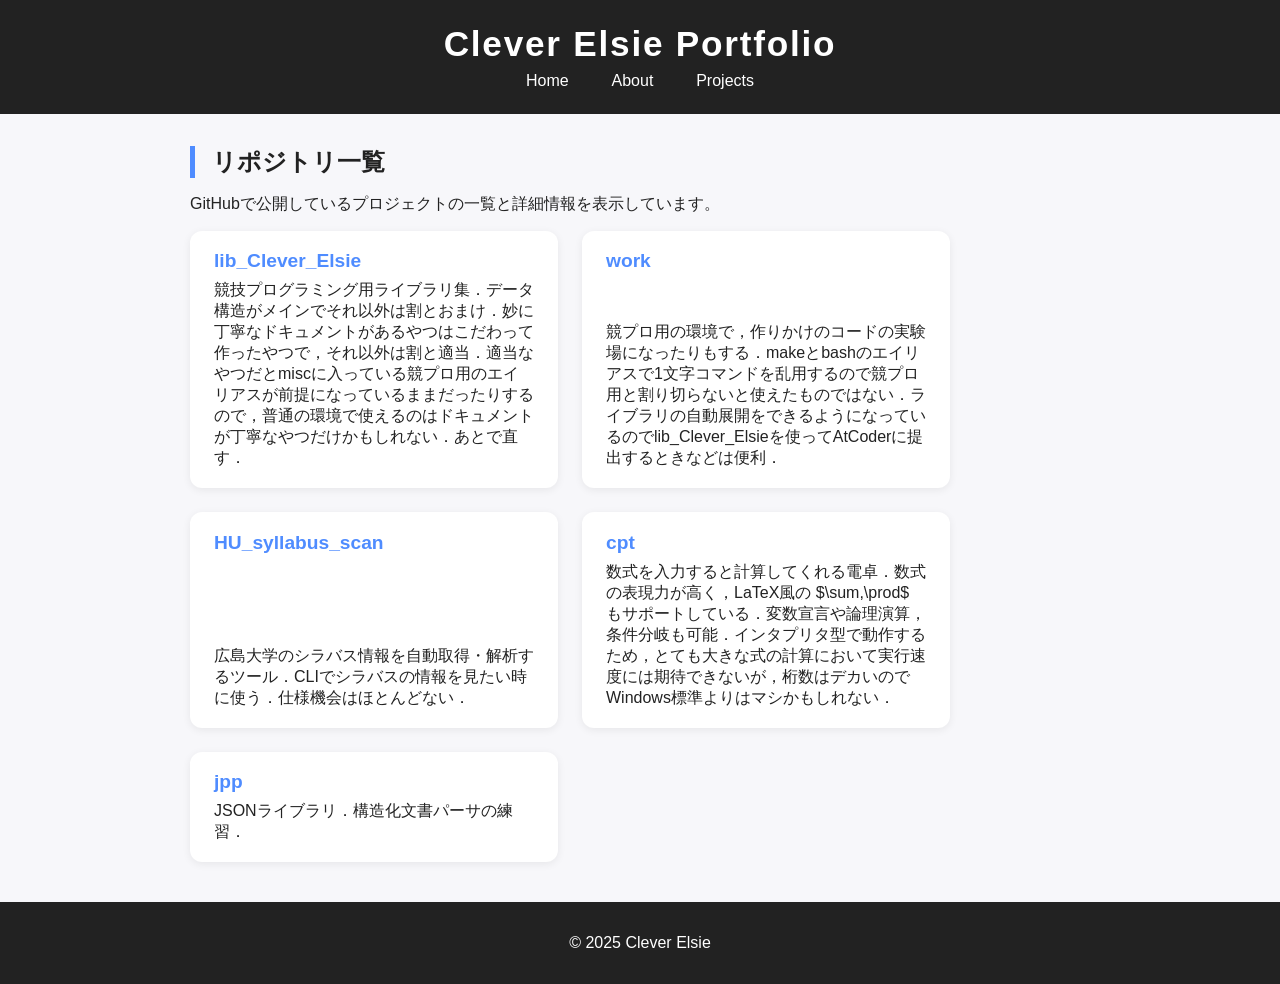
==== repositories/index.html @ e007ed5d "読書メモっぽいものを追加" ====
<!DOCTYPE html>
<html lang="ja">
<head>
  <meta charset="UTF-8">
  <meta name="viewport" content="width=device-width, initial-scale=1.0">
  <title>リポジトリ一覧 | Clever Elsie Portfolio</title>
  <link rel="stylesheet" href="../assets/css/style.css">
</head>
<body>
  <div id="header"></div>
  <main>
    <section>
      <h2>リポジトリ一覧</h2>
      <p>GitHubで公開しているプロジェクトの一覧と詳細情報を表示しています。</p>
      
      <div class="card-list">
        <a class="card" href="lib_Clever_Elsie.html">
          <h3>lib_Clever_Elsie</h3>
          <p>競技プログラミング用ライブラリ集．データ構造がメインでそれ以外は割とおまけ．妙に丁寧なドキュメントがあるやつはこだわって作ったやつで，それ以外は割と適当．適当なやつだとmiscに入っている競プロ用のエイリアスが前提になっているままだったりするので，普通の環境で使えるのはドキュメントが丁寧なやつだけかもしれない．あとで直す．</p>
        </a>
        
        <a class="card" href="work.html">
          <h3>work</h3>
          <p>競プロ用の環境で，作りかけのコードの実験場になったりもする．makeとbashのエイリアスで1文字コマンドを乱用するので競プロ用と割り切らないと使えたものではない．ライブラリの自動展開をできるようになっているのでlib_Clever_Elsieを使ってAtCoderに提出するときなどは便利．</p>
        </a>
        
        <a class="card" href="HU_syllabus_scan.html">
          <h3>HU_syllabus_scan</h3>
          <p>広島大学のシラバス情報を自動取得・解析するツール．CLIでシラバスの情報を見たい時に使う．仕様機会はほとんどない．</p>
        </a>
        
        <a class="card" href="cpt.html">
          <h3>cpt</h3>
          <p>数式を入力すると計算してくれる電卓．数式の表現力が高く，LaTeX風の $\sum,\prod$ もサポートしている．変数宣言や論理演算，条件分岐も可能．インタプリタ型で動作するため，とても大きな式の計算において実行速度には期待できないが，桁数はデカいのでWindows標準よりはマシかもしれない．</p>
        </a>
        
        <a class="card" href="jpp.html">
          <h3>jpp</h3>
          <p>JSONライブラリ．構造化文書パーサの練習．</p>
        </a>
      </div>
    </section>
  </main>
  <div id="footer"></div>
  <script src="/assets/include.js"></script>
</body>
</html>
---- assets/css/style.css ----
body {
  font-family: 'Segoe UI', 'Hiragino Sans', 'Meiryo', sans-serif;
  margin: 0;
  background: #f7f7fa;
  color: #222;
}
header {
  background: #222;
  color: #fff;
  padding: 1.5rem 0 1rem 0;
  text-align: center;
}
header h1 {
  margin: 0 0 0.5rem 0;
  font-size: 2.2rem;
  letter-spacing: 0.05em;
}
nav {
  margin-bottom: 0.5rem;
}
nav a {
  color: #fff;
  text-decoration: none;
  margin: 0 1.2rem;
  font-weight: 500;
  transition: color 0.2s;
}
nav a:hover {
  color: #4f8cff;
}
main {
  max-width: 900px;
  margin: 2rem auto;
  padding: 0 1rem;
}
section {
  margin-bottom: 2.5rem;
}
h2 {
  border-left: 5px solid #4f8cff;
  padding-left: 0.7em;
  font-size: 1.5rem;
  margin-bottom: 1rem;
}
.card-list {
  display: flex;
  flex-wrap: wrap;
  gap: 1.5rem;
}
.card {
  background: #fff;
  border-radius: 12px;
  box-shadow: 0 2px 8px rgba(0,0,0,0.07);
  padding: 1.2rem 1.5rem;
  flex: 1 1 250px;
  min-width: 220px;
  max-width: 320px;
  text-decoration: none;
  color: #222;
  transition: box-shadow 0.2s, transform 0.2s;
  display: flex;
  flex-direction: column;
  justify-content: space-between;
}
.card:hover {
  box-shadow: 0 4px 16px rgba(79,140,255,0.13);
  transform: translateY(-4px) scale(1.03);
}
.card h3 {
  margin: 0 0 0.5rem 0;
  font-size: 1.2rem;
  color: #4f8cff;
}
.card p {
  margin: 0;
  font-size: 1rem;
}
footer {
  background: #222;
  color: #fff;
  text-align: center;
  padding: 1rem 0;
  margin-top: 2rem;
}
@media (max-width: 700px) {
  .card-list {
    flex-direction: column;
    gap: 1rem;
  }
  main {
    padding: 0 0.5rem;
  }
}
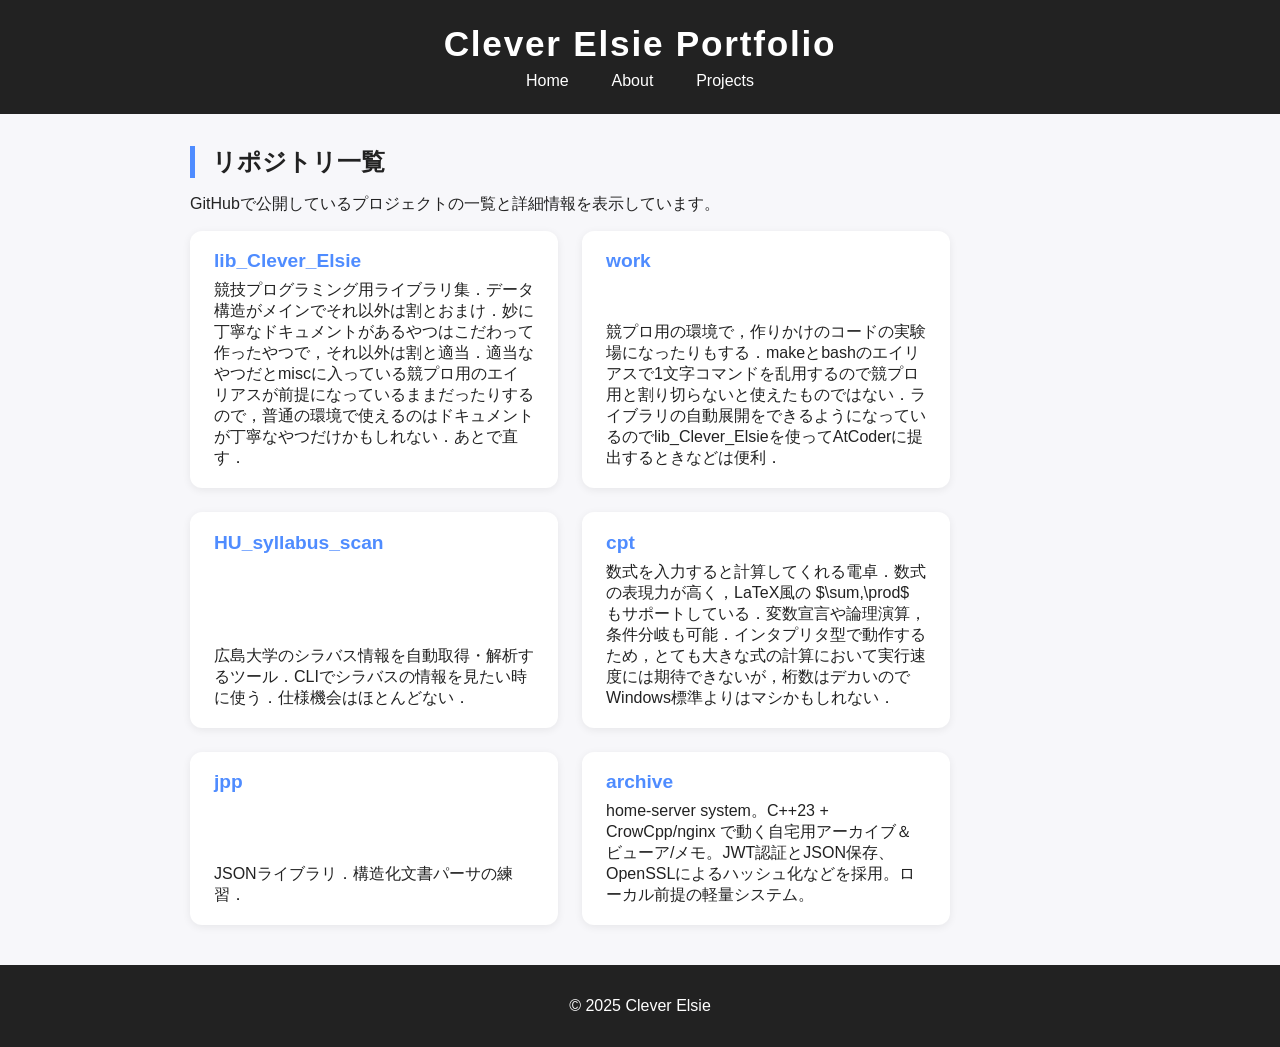
==== commit 6d99e177: "archive" ====
--- a/repositories/index.html
+++ b/repositories/index.html
@@ -38,6 +38,13 @@
           <h3>jpp</h3>
           <p>JSONライブラリ．構造化文書パーサの練習．</p>
         </a>
+        
+        <a class="card" href="archive.html">
+          <h3>archive</h3>
+          <p>
+            home-server system。C++23 + CrowCpp/nginx で動く自宅用アーカイブ＆ビューア/メモ。JWT認証とJSON保存、OpenSSLによるハッシュ化などを採用。ローカル前提の軽量システム。
+          </p>
+        </a>
       </div>
     </section>
   </main>
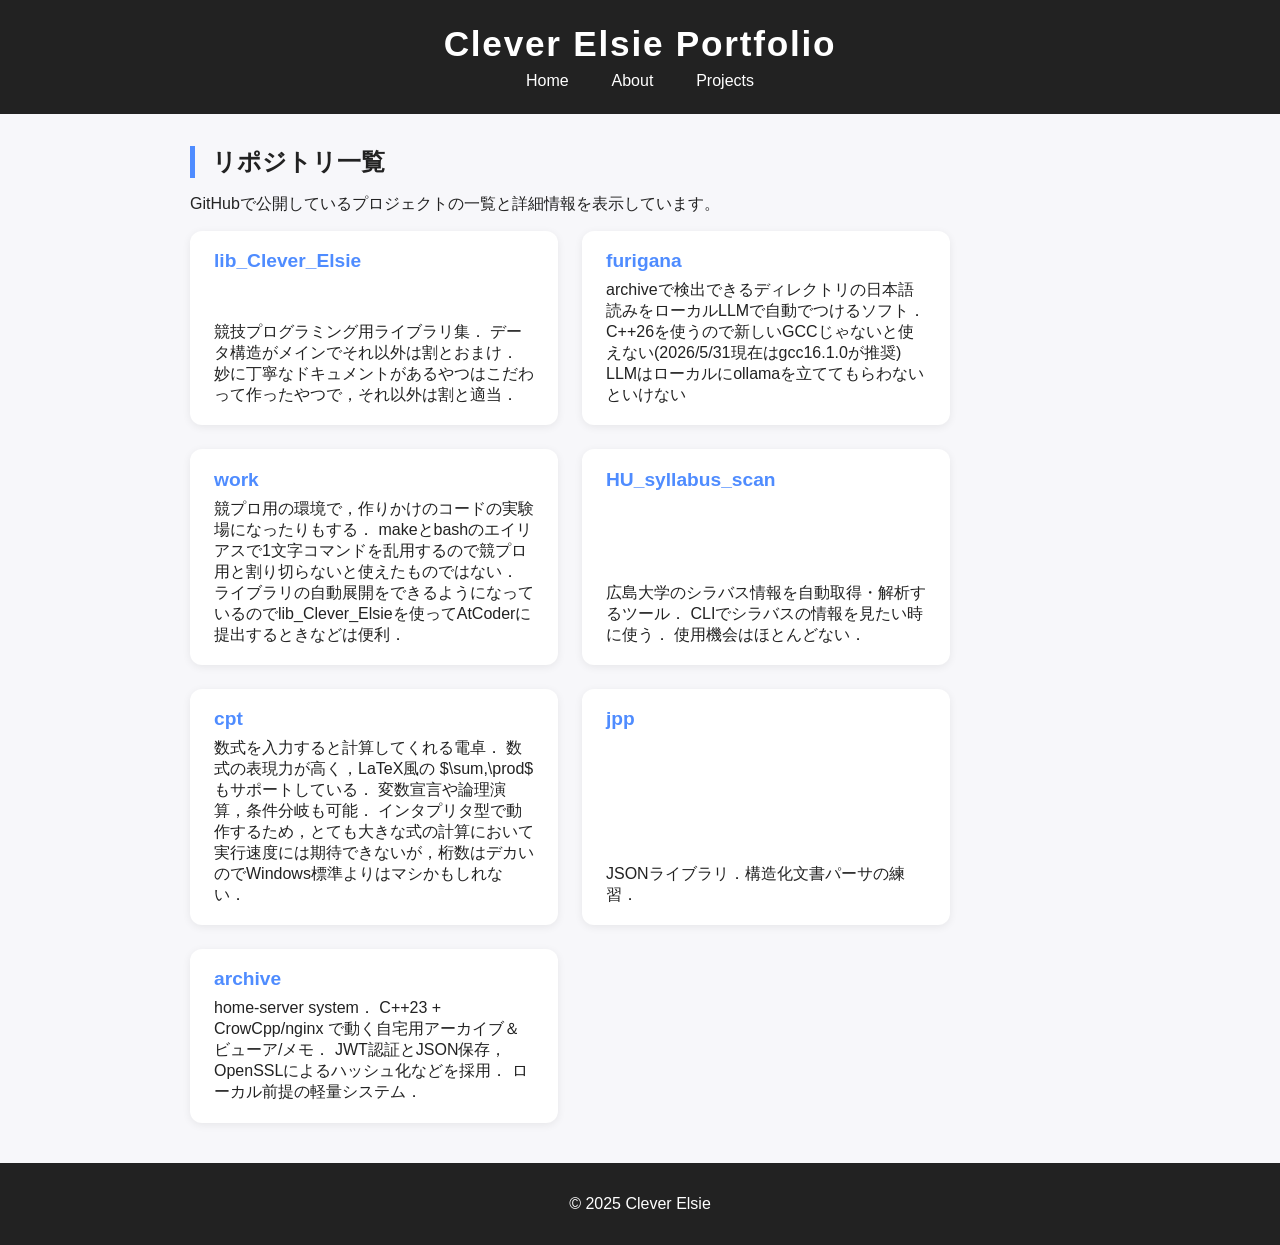
==== commit 2dd2fc88: "furigana追加" ====
--- a/repositories/index.html
+++ b/repositories/index.html
@@ -16,22 +16,48 @@
       <div class="card-list">
         <a class="card" href="lib_Clever_Elsie.html">
           <h3>lib_Clever_Elsie</h3>
-          <p>競技プログラミング用ライブラリ集．データ構造がメインでそれ以外は割とおまけ．妙に丁寧なドキュメントがあるやつはこだわって作ったやつで，それ以外は割と適当．適当なやつだとmiscに入っている競プロ用のエイリアスが前提になっているままだったりするので，普通の環境で使えるのはドキュメントが丁寧なやつだけかもしれない．あとで直す．</p>
+          <p>
+            競技プログラミング用ライブラリ集．
+            データ構造がメインでそれ以外は割とおまけ．
+            妙に丁寧なドキュメントがあるやつはこだわって作ったやつで，それ以外は割と適当．
+          </p>
+        </a>
+
+        <a class="card" href="furigana.html">
+          <h3>furigana</h3>
+          <p>
+            archiveで検出できるディレクトリの日本語読みをローカルLLMで自動でつけるソフト．
+            C++26を使うので新しいGCCじゃないと使えない(2026/5/31現在はgcc16.1.0が推奨)
+            LLMはローカルにollamaを立ててもらわないといけない
+          </p>
         </a>
         
         <a class="card" href="work.html">
           <h3>work</h3>
-          <p>競プロ用の環境で，作りかけのコードの実験場になったりもする．makeとbashのエイリアスで1文字コマンドを乱用するので競プロ用と割り切らないと使えたものではない．ライブラリの自動展開をできるようになっているのでlib_Clever_Elsieを使ってAtCoderに提出するときなどは便利．</p>
+          <p>
+            競プロ用の環境で，作りかけのコードの実験場になったりもする．
+            makeとbashのエイリアスで1文字コマンドを乱用するので競プロ用と割り切らないと使えたものではない．
+            ライブラリの自動展開をできるようになっているのでlib_Clever_Elsieを使ってAtCoderに提出するときなどは便利．
+          </p>
         </a>
         
         <a class="card" href="HU_syllabus_scan.html">
           <h3>HU_syllabus_scan</h3>
-          <p>広島大学のシラバス情報を自動取得・解析するツール．CLIでシラバスの情報を見たい時に使う．仕様機会はほとんどない．</p>
+          <p>
+            広島大学のシラバス情報を自動取得・解析するツール．
+            CLIでシラバスの情報を見たい時に使う．
+            使用機会はほとんどない．
+          </p>
         </a>
         
         <a class="card" href="cpt.html">
           <h3>cpt</h3>
-          <p>数式を入力すると計算してくれる電卓．数式の表現力が高く，LaTeX風の $\sum,\prod$ もサポートしている．変数宣言や論理演算，条件分岐も可能．インタプリタ型で動作するため，とても大きな式の計算において実行速度には期待できないが，桁数はデカいのでWindows標準よりはマシかもしれない．</p>
+          <p>
+            数式を入力すると計算してくれる電卓．
+            数式の表現力が高く，LaTeX風の $\sum,\prod$ もサポートしている．
+            変数宣言や論理演算，条件分岐も可能．
+            インタプリタ型で動作するため，とても大きな式の計算において実行速度には期待できないが，桁数はデカいのでWindows標準よりはマシかもしれない．
+          </p>
         </a>
         
         <a class="card" href="jpp.html">
@@ -42,7 +68,10 @@
         <a class="card" href="archive.html">
           <h3>archive</h3>
           <p>
-            home-server system。C++23 + CrowCpp/nginx で動く自宅用アーカイブ＆ビューア/メモ。JWT認証とJSON保存、OpenSSLによるハッシュ化などを採用。ローカル前提の軽量システム。
+            home-server system．
+            C++23 + CrowCpp/nginx で動く自宅用アーカイブ＆ビューア/メモ．
+            JWT認証とJSON保存，OpenSSLによるハッシュ化などを採用．
+            ローカル前提の軽量システム．
           </p>
         </a>
       </div>
--- a/assets/css/style.css
+++ b/assets/css/style.css
@@ -82,6 +82,34 @@
   padding: 1rem 0;
   margin-top: 2rem;
 }
+.image-gallery {
+  display: grid;
+  grid-template-columns: repeat(auto-fit, minmax(250px, 1fr));
+  gap: 1.5rem;
+  margin: 1.5rem 0;
+}
+.image-item {
+  background: #fff;
+  border-radius: 8px;
+  overflow: hidden;
+  box-shadow: 0 2px 8px rgba(0,0,0,0.07);
+  transition: box-shadow 0.2s, transform 0.2s;
+}
+.image-item:hover {
+  box-shadow: 0 4px 16px rgba(79,140,255,0.13);
+  transform: translateY(-2px);
+}
+.image-item img {
+  width: 100%;
+  height: auto;
+  display: block;
+}
+.image-item figcaption {
+  padding: 0.75rem;
+  font-size: 0.9rem;
+  color: #555;
+  text-align: center;
+}
 @media (max-width: 700px) {
   .card-list {
     flex-direction: column;
@@ -90,4 +118,8 @@
   main {
     padding: 0 0.5rem;
   }
+  .image-gallery {
+    grid-template-columns: 1fr;
+    gap: 1rem;
+  }
 } 
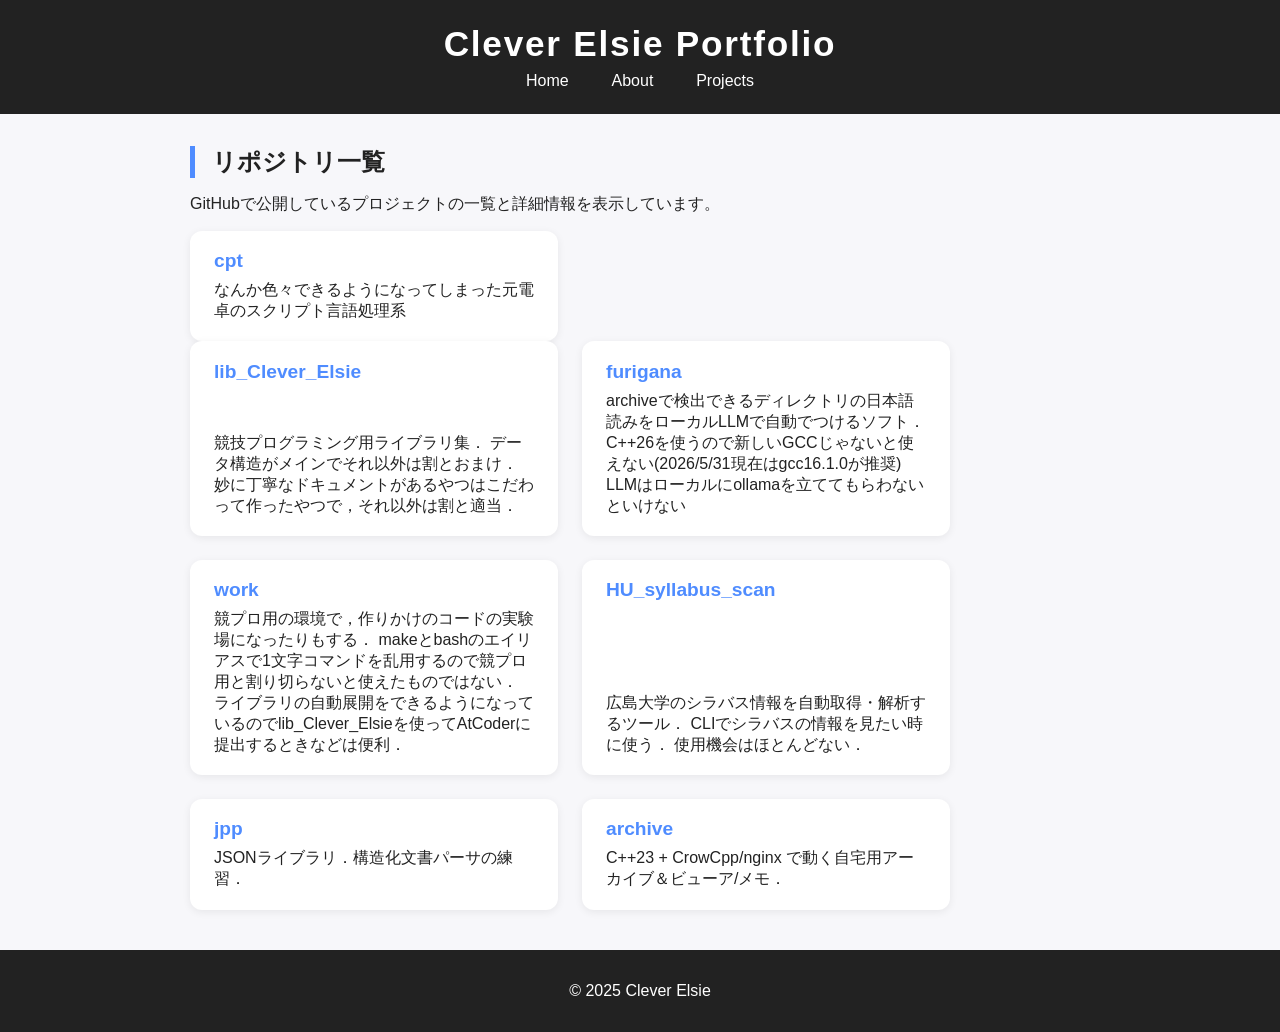
==== commit 2c4d9089: "cptを色々更新したので更新" ====
--- a/repositories/index.html
+++ b/repositories/index.html
@@ -12,7 +12,14 @@
     <section>
       <h2>リポジトリ一覧</h2>
       <p>GitHubで公開しているプロジェクトの一覧と詳細情報を表示しています。</p>
-      
+
+        <a class="card" href="cpt.html">
+          <h3>cpt</h3>
+          <p>
+            なんか色々できるようになってしまった元電卓のスクリプト言語処理系
+          </p>
+        </a>
+
       <div class="card-list">
         <a class="card" href="lib_Clever_Elsie.html">
           <h3>lib_Clever_Elsie</h3>
@@ -40,7 +47,7 @@
             ライブラリの自動展開をできるようになっているのでlib_Clever_Elsieを使ってAtCoderに提出するときなどは便利．
           </p>
         </a>
-        
+
         <a class="card" href="HU_syllabus_scan.html">
           <h3>HU_syllabus_scan</h3>
           <p>
@@ -49,29 +56,16 @@
             使用機会はほとんどない．
           </p>
         </a>
-        
-        <a class="card" href="cpt.html">
-          <h3>cpt</h3>
-          <p>
-            数式を入力すると計算してくれる電卓．
-            数式の表現力が高く，LaTeX風の $\sum,\prod$ もサポートしている．
-            変数宣言や論理演算，条件分岐も可能．
-            インタプリタ型で動作するため，とても大きな式の計算において実行速度には期待できないが，桁数はデカいのでWindows標準よりはマシかもしれない．
-          </p>
-        </a>
-        
+
         <a class="card" href="jpp.html">
           <h3>jpp</h3>
           <p>JSONライブラリ．構造化文書パーサの練習．</p>
         </a>
-        
+
         <a class="card" href="archive.html">
           <h3>archive</h3>
           <p>
-            home-server system．
             C++23 + CrowCpp/nginx で動く自宅用アーカイブ＆ビューア/メモ．
-            JWT認証とJSON保存，OpenSSLによるハッシュ化などを採用．
-            ローカル前提の軽量システム．
           </p>
         </a>
       </div>
